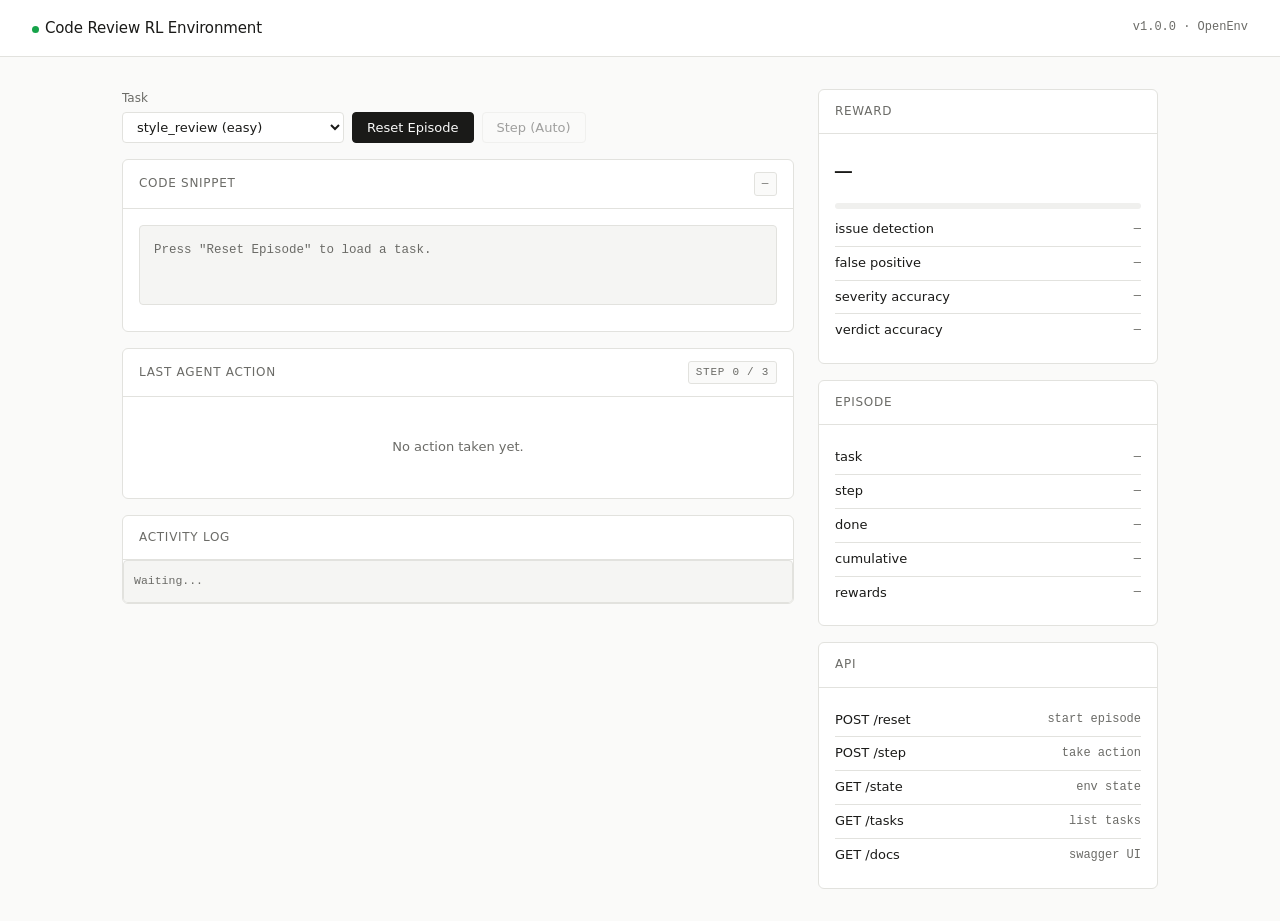
==== ui/index.html @ 42bc266a "clean initial commit" ====
<!DOCTYPE html>
<html lang="en">
<head>
<meta charset="UTF-8">
<meta name="viewport" content="width=device-width, initial-scale=1.0">
<title>Code Review RL Environment</title>
<style>
  *, *::before, *::after { box-sizing: border-box; margin: 0; padding: 0; }

  :root {
    --bg: #fafaf9;
    --surface: #ffffff;
    --border: #e2e2de;
    --text: #1a1a18;
    --muted: #6b6b67;
    --accent: #2563eb;
    --success: #16a34a;
    --warn: #ca8a04;
    --error: #dc2626;
    --mono: 'JetBrains Mono', 'Fira Code', 'Cascadia Code', monospace;
    --sans: system-ui, -apple-system, sans-serif;
  }

  body {
    font-family: var(--sans);
    background: var(--bg);
    color: var(--text);
    font-size: 14px;
    line-height: 1.6;
    min-height: 100vh;
  }

  header {
    border-bottom: 1px solid var(--border);
    padding: 16px 32px;
    display: flex;
    align-items: center;
    justify-content: space-between;
    background: var(--surface);
  }

  header h1 { font-size: 15px; font-weight: 500; letter-spacing: -0.01em; }
  header span { font-size: 12px; color: var(--muted); font-family: var(--mono); }

  .status-dot {
    width: 7px; height: 7px; border-radius: 50%;
    background: var(--success); display: inline-block; margin-right: 6px;
  }

  main {
    max-width: 1100px;
    margin: 0 auto;
    padding: 32px;
    display: grid;
    grid-template-columns: 1fr 340px;
    gap: 24px;
  }

  .panel {
    background: var(--surface);
    border: 1px solid var(--border);
    border-radius: 6px;
    overflow: hidden;
  }

  .panel-header {
    padding: 12px 16px;
    border-bottom: 1px solid var(--border);
    font-size: 12px;
    font-weight: 500;
    text-transform: uppercase;
    letter-spacing: 0.06em;
    color: var(--muted);
    display: flex;
    align-items: center;
    justify-content: space-between;
  }

  .panel-body { padding: 16px; }

  select, button {
    font-family: var(--sans);
    font-size: 13px;
    border: 1px solid var(--border);
    border-radius: 4px;
    padding: 6px 10px;
    background: var(--surface);
    color: var(--text);
    cursor: pointer;
  }

  button {
    background: var(--text);
    color: var(--bg);
    border-color: var(--text);
    font-weight: 500;
    padding: 7px 14px;
    transition: opacity 0.15s;
  }

  button:hover { opacity: 0.85; }
  button:disabled { opacity: 0.4; cursor: not-allowed; }

  button.secondary {
    background: transparent;
    color: var(--text);
    border-color: var(--border);
  }

  pre {
    font-family: var(--mono);
    font-size: 12.5px;
    background: #f5f5f3;
    border: 1px solid var(--border);
    border-radius: 4px;
    padding: 14px;
    overflow-x: auto;
    line-height: 1.7;
    white-space: pre-wrap;
    word-break: break-word;
  }

  .tag {
    display: inline-block;
    font-size: 11px;
    font-family: var(--mono);
    padding: 2px 7px;
    border-radius: 3px;
    border: 1px solid;
  }

  .tag-easy    { color: var(--success); border-color: #bbf7d0; background: #f0fdf4; }
  .tag-medium  { color: var(--warn);    border-color: #fde68a; background: #fffbeb; }
  .tag-hard    { color: var(--error);   border-color: #fecaca; background: #fef2f2; }
  .tag-info    { color: var(--muted);   border-color: var(--border); background: var(--bg); }

  .reward-bar-wrap {
    height: 6px;
    background: #f0f0ee;
    border-radius: 3px;
    overflow: hidden;
    margin: 8px 0 4px;
  }

  .reward-bar {
    height: 100%;
    background: var(--accent);
    border-radius: 3px;
    transition: width 0.4s ease;
  }

  .metric-row {
    display: flex;
    justify-content: space-between;
    align-items: center;
    padding: 6px 0;
    border-bottom: 1px solid var(--border);
    font-size: 13px;
  }

  .metric-row:last-child { border-bottom: none; }
  .metric-val { font-family: var(--mono); font-size: 12px; color: var(--muted); }

  .comment-item {
    border-left: 2px solid var(--border);
    padding: 8px 12px;
    margin: 8px 0;
    font-size: 13px;
  }

  .comment-item.warning { border-color: var(--warn); }
  .comment-item.error   { border-color: var(--error); }
  .comment-item.info    { border-color: #93c5fd; }
  .comment-item.critical{ border-color: #7f1d1d; background: #fef2f2; }

  #log {
    font-family: var(--mono);
    font-size: 11.5px;
    max-height: 200px;
    overflow-y: auto;
    color: var(--muted);
    padding: 10px;
    background: #f5f5f3;
    border: 1px solid var(--border);
    border-radius: 4px;
    line-height: 1.8;
  }

  .controls { display: flex; gap: 8px; align-items: center; flex-wrap: wrap; margin-bottom: 16px; }

  .sidebar { display: flex; flex-direction: column; gap: 16px; }

  label { font-size: 12px; color: var(--muted); display: block; margin-bottom: 4px; }

  .empty-state {
    color: var(--muted);
    font-size: 13px;
    padding: 24px 0;
    text-align: center;
  }
</style>
</head>
<body>

<header>
  <h1><span class="status-dot" id="status-dot"></span>Code Review RL Environment</h1>
  <span id="version-tag">v1.0.0 · OpenEnv</span>
</header>

<main>
  <div>
    <!-- Controls -->
    <div class="controls">
      <div>
        <label>Task</label>
        <select id="task-select">
          <option value="style_review">style_review (easy)</option>
          <option value="logic_bug_review">logic_bug_review (medium)</option>
          <option value="security_review">security_review (hard)</option>
        </select>
      </div>
      <div style="align-self: flex-end;">
        <button onclick="doReset()">Reset Episode</button>
      </div>
      <div style="align-self: flex-end;">
        <button class="secondary" onclick="doStep()" id="step-btn" disabled>Step (Auto)</button>
      </div>
    </div>

    <!-- Code panel -->
    <div class="panel" style="margin-bottom: 16px;">
      <div class="panel-header">
        <span>Code Snippet</span>
        <span id="lang-tag" class="tag tag-info">—</span>
      </div>
      <div class="panel-body">
        <pre id="code-display" style="min-height:80px;"><span style="color:var(--muted)">Press "Reset Episode" to load a task.</span></pre>
        <p style="margin-top:10px;font-size:13px;color:var(--muted);" id="context-display"></p>
      </div>
    </div>

    <!-- Agent action (auto-populated) -->
    <div class="panel" style="margin-bottom: 16px;">
      <div class="panel-header">
        <span>Last Agent Action</span>
        <span id="step-counter" class="tag tag-info">step 0 / 3</span>
      </div>
      <div class="panel-body" id="action-display">
        <div class="empty-state">No action taken yet.</div>
      </div>
    </div>

    <!-- Log -->
    <div class="panel">
      <div class="panel-header">Activity Log</div>
      <div class="panel-body" style="padding:0;">
        <div id="log">Waiting...</div>
      </div>
    </div>
  </div>

  <!-- Sidebar -->
  <div class="sidebar">
    <!-- Reward -->
    <div class="panel">
      <div class="panel-header">Reward</div>
      <div class="panel-body">
        <div style="font-size:28px;font-family:var(--mono);font-weight:500;" id="total-reward">—</div>
        <div class="reward-bar-wrap"><div class="reward-bar" id="reward-bar" style="width:0%"></div></div>
        <div id="reward-breakdown">
          <div class="metric-row"><span>issue detection</span><span class="metric-val" id="r-issues">—</span></div>
          <div class="metric-row"><span>false positive</span><span class="metric-val" id="r-fp">—</span></div>
          <div class="metric-row"><span>severity accuracy</span><span class="metric-val" id="r-sev">—</span></div>
          <div class="metric-row"><span>verdict accuracy</span><span class="metric-val" id="r-verdict">—</span></div>
        </div>
      </div>
    </div>

    <!-- Episode state -->
    <div class="panel">
      <div class="panel-header">Episode</div>
      <div class="panel-body">
        <div class="metric-row"><span>task</span><span class="metric-val" id="ep-task">—</span></div>
        <div class="metric-row"><span>step</span><span class="metric-val" id="ep-step">—</span></div>
        <div class="metric-row"><span>done</span><span class="metric-val" id="ep-done">—</span></div>
        <div class="metric-row"><span>cumulative</span><span class="metric-val" id="ep-cumulative">—</span></div>
        <div class="metric-row"><span>rewards</span><span class="metric-val" id="ep-rewards">—</span></div>
      </div>
    </div>

    <!-- API quick ref -->
    <div class="panel">
      <div class="panel-header">API</div>
      <div class="panel-body">
        <div class="metric-row"><span>POST /reset</span><span class="metric-val">start episode</span></div>
        <div class="metric-row"><span>POST /step</span><span class="metric-val">take action</span></div>
        <div class="metric-row"><span>GET /state</span><span class="metric-val">env state</span></div>
        <div class="metric-row"><span>GET /tasks</span><span class="metric-val">list tasks</span></div>
        <div class="metric-row"><span>GET /docs</span><span class="metric-val">swagger UI</span></div>
      </div>
    </div>
  </div>
</main>

<script>
const BASE = '';  // same origin
let currentObs = null;
let done = false;

function log(msg) {
  const el = document.getElementById('log');
  const ts = new Date().toISOString().split('T')[1].slice(0, 8);
  el.textContent += `[${ts}] ${msg}\n`;
  el.scrollTop = el.scrollHeight;
}

function setStatus(ok) {
  document.getElementById('status-dot').style.background = ok ? '#16a34a' : '#dc2626';
}

async function doReset() {
  const taskId = document.getElementById('task-select').value;
  log(`Resetting with task=${taskId}...`);
  try {
    const resp = await fetch(`${BASE}/reset`, {
      method: 'POST',
      headers: { 'Content-Type': 'application/json' },
      body: JSON.stringify({ task_id: taskId })
    });
    const data = await resp.json();
    currentObs = data.observation;
    done = data.done;
    renderObservation(currentObs);
    document.getElementById('step-btn').disabled = false;
    document.getElementById('action-display').innerHTML = '<div class="empty-state">Ready. Press "Step (Auto)" to simulate an agent action.</div>';
    clearReward();
    log(`Reset OK. Language=${currentObs.language}`);
    setStatus(true);
  } catch(e) {
    log(`Reset error: ${e}`);
    setStatus(false);
  }
}

function renderObservation(obs) {
  if (!obs) return;
  document.getElementById('code-display').textContent = obs.code_snippet || '';
  document.getElementById('context-display').textContent = obs.context ? `Context: ${obs.context}` : '';
  document.getElementById('lang-tag').textContent = obs.language || '—';
  document.getElementById('step-counter').textContent = `step ${obs.step} / ${obs.max_steps}`;
  document.getElementById('ep-task').textContent = obs.task_id || '—';
  document.getElementById('ep-step').textContent = `${obs.step} / ${obs.max_steps}`;
}

function clearReward() {
  document.getElementById('total-reward').textContent = '—';
  document.getElementById('reward-bar').style.width = '0%';
  ['r-issues','r-fp','r-sev','r-verdict'].forEach(id => document.getElementById(id).textContent = '—');
  document.getElementById('ep-done').textContent = '—';
  document.getElementById('ep-cumulative').textContent = '—';
  document.getElementById('ep-rewards').textContent = '—';
}

function renderReward(info, reward) {
  const rb = info?.reward_breakdown || {};
  document.getElementById('total-reward').textContent = reward.toFixed(3);
  document.getElementById('reward-bar').style.width = `${(reward * 100).toFixed(1)}%`;
  document.getElementById('r-issues').textContent = rb.issue_detection_score?.toFixed(3) ?? '—';
  document.getElementById('r-fp').textContent = rb.false_positive_penalty?.toFixed(3) ?? '—';
  document.getElementById('r-sev').textContent = rb.severity_accuracy?.toFixed(3) ?? '—';
  document.getElementById('r-verdict').textContent = rb.verdict_accuracy?.toFixed(3) ?? '—';
}

// Simulated agent action (for demo purposes — in real inference, the LLM decides)
function buildDemoAction(obs) {
  return {
    comments: [
      {
        line_number: 1,
        category: "style",
        severity: "warning",
        message: "Function naming convention issue detected — should follow language style guide.",
        suggestion: "Rename to follow snake_case or PascalCase as appropriate."
      }
    ],
    overall_verdict: "request_changes",
    summary: "This snippet has minor style issues that should be addressed before merging.",
    confidence: 0.75
  };
}

async function doStep() {
  if (!currentObs || done) { log('Reset first.'); return; }
  const action = buildDemoAction(currentObs);
  log(`Stepping with verdict=${action.overall_verdict}, comments=${action.comments.length}...`);
  try {
    const resp = await fetch(`${BASE}/step`, {
      method: 'POST',
      headers: { 'Content-Type': 'application/json' },
      body: JSON.stringify({ action })
    });
    const data = await resp.json();
    currentObs = data.observation;
    done = data.done;

    renderObservation(currentObs);
    renderReward(data.info, data.reward);

    // Render action comments
    const actionEl = document.getElementById('action-display');
    actionEl.innerHTML = action.comments.map(c => `
      <div class="comment-item ${c.severity}">
        <div style="display:flex;gap:6px;align-items:center;margin-bottom:4px;">
          <span class="tag tag-${c.severity === 'error' || c.severity === 'critical' ? 'hard' : c.severity === 'warning' ? 'medium' : 'easy'}">${c.severity}</span>
          <span style="font-family:var(--mono);font-size:11px;color:var(--muted);">line ${c.line_number ?? 'file'} · ${c.category}</span>
        </div>
        <div>${c.message}</div>
        ${c.suggestion ? `<div style="margin-top:4px;font-size:12px;color:var(--muted);">→ ${c.suggestion}</div>` : ''}
      </div>
    `).join('') || '<div class="empty-state">No comments.</div>';
    actionEl.innerHTML += `<div style="margin-top:10px;font-size:12px;color:var(--muted);padding:8px;background:var(--bg);border-radius:4px;border:1px solid var(--border);">${action.summary}</div>`;

    // Fetch state
    const stateResp = await fetch(`${BASE}/state`);
    const state = await stateResp.json();
    document.getElementById('ep-done').textContent = String(state.done);
    document.getElementById('ep-cumulative').textContent = state.cumulative_reward?.toFixed(3) ?? '—';
    document.getElementById('ep-rewards').textContent = (state.episode_rewards || []).map(r => r.toFixed(2)).join(', ') || '—';

    if (done) {
      document.getElementById('step-btn').disabled = true;
      log(`Episode done. Cumulative=${state.cumulative_reward?.toFixed(3)}`);
    } else {
      log(`Step OK. Reward=${data.reward.toFixed(3)}`);
    }
  } catch(e) {
    log(`Step error: ${e}`);
  }
}

// Check health on load
fetch(`${BASE}/health`).then(r => { if(r.ok) { log('Environment is running.'); setStatus(true); } })
  .catch(() => { log('Cannot reach environment.'); setStatus(false); });
</script>
</body>
</html>
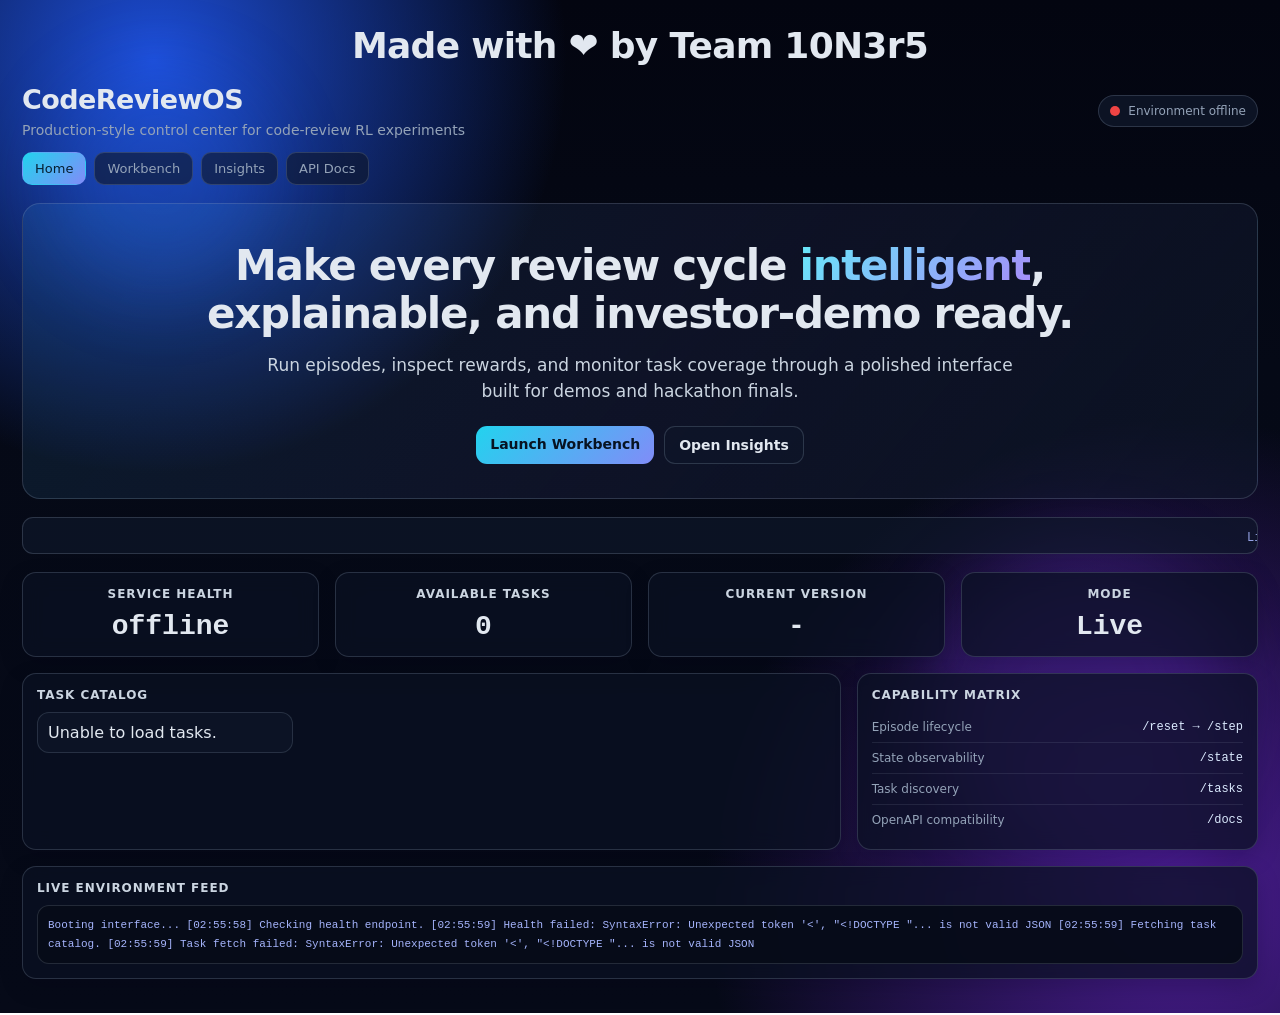
==== commit 49541793: "Revamp UI into a polished multi-page product experience and improve grader reliability. This adds dy" ====
--- a/ui/index.html
+++ b/ui/index.html
@@ -1,446 +1,140 @@
 <!DOCTYPE html>
 <html lang="en">
 <head>
-<meta charset="UTF-8">
-<meta name="viewport" content="width=device-width, initial-scale=1.0">
-<title>Code Review RL Environment</title>
-<style>
-  *, *::before, *::after { box-sizing: border-box; margin: 0; padding: 0; }
-
-  :root {
-    --bg: #fafaf9;
-    --surface: #ffffff;
-    --border: #e2e2de;
-    --text: #1a1a18;
-    --muted: #6b6b67;
-    --accent: #2563eb;
-    --success: #16a34a;
-    --warn: #ca8a04;
-    --error: #dc2626;
-    --mono: 'JetBrains Mono', 'Fira Code', 'Cascadia Code', monospace;
-    --sans: system-ui, -apple-system, sans-serif;
-  }
-
-  body {
-    font-family: var(--sans);
-    background: var(--bg);
-    color: var(--text);
-    font-size: 14px;
-    line-height: 1.6;
-    min-height: 100vh;
-  }
-
-  header {
-    border-bottom: 1px solid var(--border);
-    padding: 16px 32px;
-    display: flex;
-    align-items: center;
-    justify-content: space-between;
-    background: var(--surface);
-  }
-
-  header h1 { font-size: 15px; font-weight: 500; letter-spacing: -0.01em; }
-  header span { font-size: 12px; color: var(--muted); font-family: var(--mono); }
-
-  .status-dot {
-    width: 7px; height: 7px; border-radius: 50%;
-    background: var(--success); display: inline-block; margin-right: 6px;
-  }
-
-  main {
-    max-width: 1100px;
-    margin: 0 auto;
-    padding: 32px;
-    display: grid;
-    grid-template-columns: 1fr 340px;
-    gap: 24px;
-  }
-
-  .panel {
-    background: var(--surface);
-    border: 1px solid var(--border);
-    border-radius: 6px;
-    overflow: hidden;
-  }
-
-  .panel-header {
-    padding: 12px 16px;
-    border-bottom: 1px solid var(--border);
-    font-size: 12px;
-    font-weight: 500;
-    text-transform: uppercase;
-    letter-spacing: 0.06em;
-    color: var(--muted);
-    display: flex;
-    align-items: center;
-    justify-content: space-between;
-  }
-
-  .panel-body { padding: 16px; }
-
-  select, button {
-    font-family: var(--sans);
-    font-size: 13px;
-    border: 1px solid var(--border);
-    border-radius: 4px;
-    padding: 6px 10px;
-    background: var(--surface);
-    color: var(--text);
-    cursor: pointer;
-  }
-
-  button {
-    background: var(--text);
-    color: var(--bg);
-    border-color: var(--text);
-    font-weight: 500;
-    padding: 7px 14px;
-    transition: opacity 0.15s;
-  }
-
-  button:hover { opacity: 0.85; }
-  button:disabled { opacity: 0.4; cursor: not-allowed; }
-
-  button.secondary {
-    background: transparent;
-    color: var(--text);
-    border-color: var(--border);
-  }
-
-  pre {
-    font-family: var(--mono);
-    font-size: 12.5px;
-    background: #f5f5f3;
-    border: 1px solid var(--border);
-    border-radius: 4px;
-    padding: 14px;
-    overflow-x: auto;
-    line-height: 1.7;
-    white-space: pre-wrap;
-    word-break: break-word;
-  }
-
-  .tag {
-    display: inline-block;
-    font-size: 11px;
-    font-family: var(--mono);
-    padding: 2px 7px;
-    border-radius: 3px;
-    border: 1px solid;
-  }
-
-  .tag-easy    { color: var(--success); border-color: #bbf7d0; background: #f0fdf4; }
-  .tag-medium  { color: var(--warn);    border-color: #fde68a; background: #fffbeb; }
-  .tag-hard    { color: var(--error);   border-color: #fecaca; background: #fef2f2; }
-  .tag-info    { color: var(--muted);   border-color: var(--border); background: var(--bg); }
-
-  .reward-bar-wrap {
-    height: 6px;
-    background: #f0f0ee;
-    border-radius: 3px;
-    overflow: hidden;
-    margin: 8px 0 4px;
-  }
-
-  .reward-bar {
-    height: 100%;
-    background: var(--accent);
-    border-radius: 3px;
-    transition: width 0.4s ease;
-  }
-
-  .metric-row {
-    display: flex;
-    justify-content: space-between;
-    align-items: center;
-    padding: 6px 0;
-    border-bottom: 1px solid var(--border);
-    font-size: 13px;
-  }
-
-  .metric-row:last-child { border-bottom: none; }
-  .metric-val { font-family: var(--mono); font-size: 12px; color: var(--muted); }
-
-  .comment-item {
-    border-left: 2px solid var(--border);
-    padding: 8px 12px;
-    margin: 8px 0;
-    font-size: 13px;
-  }
-
-  .comment-item.warning { border-color: var(--warn); }
-  .comment-item.error   { border-color: var(--error); }
-  .comment-item.info    { border-color: #93c5fd; }
-  .comment-item.critical{ border-color: #7f1d1d; background: #fef2f2; }
-
-  #log {
-    font-family: var(--mono);
-    font-size: 11.5px;
-    max-height: 200px;
-    overflow-y: auto;
-    color: var(--muted);
-    padding: 10px;
-    background: #f5f5f3;
-    border: 1px solid var(--border);
-    border-radius: 4px;
-    line-height: 1.8;
-  }
-
-  .controls { display: flex; gap: 8px; align-items: center; flex-wrap: wrap; margin-bottom: 16px; }
-
-  .sidebar { display: flex; flex-direction: column; gap: 16px; }
-
-  label { font-size: 12px; color: var(--muted); display: block; margin-bottom: 4px; }
-
-  .empty-state {
-    color: var(--muted);
-    font-size: 13px;
-    padding: 24px 0;
-    text-align: center;
-  }
-</style>
+  <meta charset="UTF-8">
+  <meta name="viewport" content="width=device-width, initial-scale=1.0">
+  <title>CodeReviewOS · Home</title>
+  <link rel="stylesheet" href="/ui/style.css">
 </head>
 <body>
+  <div class="shell">
+    <div class="signature">
+      Made with ❤️ by Team 10N3r5
+    </div>
+    <header class="topbar">
+      <div class="brand">
+        <h1>CodeReviewOS</h1>
+        <p>Production-style control center for code-review RL experiments</p>
+      </div>
+      <div class="status-chip">
+        <span class="status-dot" id="status-dot"></span>
+        <span id="status-text">Checking connection...</span>
+      </div>
+    </header>
 
-<header>
-  <h1><span class="status-dot" id="status-dot"></span>Code Review RL Environment</h1>
-  <span id="version-tag">v1.0.0 · OpenEnv</span>
-</header>
+    <nav class="nav">
+      <a href="/ui/index.html" data-nav>Home</a>
+      <a href="/ui/workbench.html" data-nav>Workbench</a>
+      <a href="/ui/insights.html" data-nav>Insights</a>
+      <a href="/docs">API Docs</a>
+    </nav>
 
-<main>
-  <div>
-    <!-- Controls -->
-    <div class="controls">
-      <div>
-        <label>Task</label>
-        <select id="task-select">
-          <option value="style_review">style_review (easy)</option>
-          <option value="logic_bug_review">logic_bug_review (medium)</option>
-          <option value="security_review">security_review (hard)</option>
-        </select>
+    <section class="hero">
+      <h2>Make every review cycle <span class="hero-dynamic" id="hero-dynamic-word">measurable</span>, explainable, and investor-demo ready.</h2>
+      <p>Run episodes, inspect rewards, and monitor task coverage through a polished interface built for demos and hackathon finals.</p>
+      <div class="cta-row">
+        <a class="btn primary" href="/ui/workbench.html">Launch Workbench</a>
+        <a class="btn" href="/ui/insights.html">Open Insights</a>
       </div>
-      <div style="align-self: flex-end;">
-        <button onclick="doReset()">Reset Episode</button>
-      </div>
-      <div style="align-self: flex-end;">
-        <button class="secondary" onclick="doStep()" id="step-btn" disabled>Step (Auto)</button>
-      </div>
+    </section>
+    <div class="ticker">
+      <div class="ticker-track" id="ticker-track">Live feed: initializing data plane · syncing task registry · checking environment health · preparing workbench telemetry</div>
     </div>
 
-    <!-- Code panel -->
-    <div class="panel" style="margin-bottom: 16px;">
-      <div class="panel-header">
-        <span>Code Snippet</span>
-        <span id="lang-tag" class="tag tag-info">—</span>
-      </div>
-      <div class="panel-body">
-        <pre id="code-display" style="min-height:80px;"><span style="color:var(--muted)">Press "Reset Episode" to load a task.</span></pre>
-        <p style="margin-top:10px;font-size:13px;color:var(--muted);" id="context-display"></p>
-      </div>
-    </div>
+    <section class="grid">
+      <article class="card kpi section-title-center">
+        <h3>Service Health</h3>
+        <div class="value" id="kpi-health">--</div>
+      </article>
+      <article class="card kpi section-title-center">
+        <h3>Available Tasks</h3>
+        <div class="value" id="kpi-tasks">--</div>
+      </article>
+      <article class="card kpi section-title-center">
+        <h3>Current Version</h3>
+        <div class="value" id="kpi-version">--</div>
+      </article>
+      <article class="card kpi section-title-center">
+        <h3>Mode</h3>
+        <div class="value">Live</div>
+      </article>
 
-    <!-- Agent action (auto-populated) -->
-    <div class="panel" style="margin-bottom: 16px;">
-      <div class="panel-header">
-        <span>Last Agent Action</span>
-        <span id="step-counter" class="tag tag-info">step 0 / 3</span>
-      </div>
-      <div class="panel-body" id="action-display">
-        <div class="empty-state">No action taken yet.</div>
-      </div>
-    </div>
+      <article class="card wide">
+        <h3>Task Catalog</h3>
+        <div class="tasks" id="task-list">
+          <div class="task-item">Loading tasks...</div>
+        </div>
+      </article>
 
-    <!-- Log -->
-    <div class="panel">
-      <div class="panel-header">Activity Log</div>
-      <div class="panel-body" style="padding:0;">
-        <div id="log">Waiting...</div>
-      </div>
-    </div>
+      <article class="card side">
+        <h3>Capability Matrix</h3>
+        <div class="metric-list">
+          <div class="row"><span class="key">Episode lifecycle</span><span class="val">/reset → /step</span></div>
+          <div class="row"><span class="key">State observability</span><span class="val">/state</span></div>
+          <div class="row"><span class="key">Task discovery</span><span class="val">/tasks</span></div>
+          <div class="row"><span class="key">OpenAPI compatibility</span><span class="val">/docs</span></div>
+        </div>
+      </article>
+
+      <article class="card full">
+        <h3>Live Environment Feed</h3>
+        <div class="log" id="home-log">Booting interface...</div>
+      </article>
+    </section>
   </div>
+  <script src="/ui/app.js"></script>
+  <script>
+    function appendLog(msg) {
+      const el = byId("home-log");
+      el.textContent += `\n[${nowStamp()}] ${msg}`;
+      el.scrollTop = el.scrollHeight;
+    }
 
-  <!-- Sidebar -->
-  <div class="sidebar">
-    <!-- Reward -->
-    <div class="panel">
-      <div class="panel-header">Reward</div>
-      <div class="panel-body">
-        <div style="font-size:28px;font-family:var(--mono);font-weight:500;" id="total-reward">—</div>
-        <div class="reward-bar-wrap"><div class="reward-bar" id="reward-bar" style="width:0%"></div></div>
-        <div id="reward-breakdown">
-          <div class="metric-row"><span>issue detection</span><span class="metric-val" id="r-issues">—</span></div>
-          <div class="metric-row"><span>false positive</span><span class="metric-val" id="r-fp">—</span></div>
-          <div class="metric-row"><span>severity accuracy</span><span class="metric-val" id="r-sev">—</span></div>
-          <div class="metric-row"><span>verdict accuracy</span><span class="metric-val" id="r-verdict">—</span></div>
-        </div>
-      </div>
-    </div>
+    async function loadHome() {
+      appendLog("Checking health endpoint.");
+      try {
+        const healthResp = await fetch("/health");
+        const health = await healthResp.json();
+        byId("kpi-health").textContent = health.status || "ok";
+        byId("kpi-version").textContent = health.version || "1.0.0";
+        appendLog(`Health OK. version=${health.version}`);
+      } catch (e) {
+        byId("kpi-health").textContent = "offline";
+        byId("kpi-version").textContent = "-";
+        appendLog(`Health failed: ${e}`);
+      }
 
-    <!-- Episode state -->
-    <div class="panel">
-      <div class="panel-header">Episode</div>
-      <div class="panel-body">
-        <div class="metric-row"><span>task</span><span class="metric-val" id="ep-task">—</span></div>
-        <div class="metric-row"><span>step</span><span class="metric-val" id="ep-step">—</span></div>
-        <div class="metric-row"><span>done</span><span class="metric-val" id="ep-done">—</span></div>
-        <div class="metric-row"><span>cumulative</span><span class="metric-val" id="ep-cumulative">—</span></div>
-        <div class="metric-row"><span>rewards</span><span class="metric-val" id="ep-rewards">—</span></div>
-      </div>
-    </div>
+      appendLog("Fetching task catalog.");
+      try {
+        const taskResp = await fetch("/tasks");
+        const taskData = await taskResp.json();
+        const tasks = taskData.tasks || [];
+        animateNumber(byId("kpi-tasks"), tasks.length, 650, 0);
+        byId("task-list").innerHTML = tasks.map((t) => `
+          <div class="task-item">
+            <div style="display:flex;justify-content:space-between;align-items:center;gap:8px;">
+              <strong>${t.task_id}</strong>
+              <span class="tag ${t.difficulty}">${t.difficulty}</span>
+            </div>
+            <p style="margin-top:8px;font-size:12px;color:var(--muted);">${t.description || "No description available."}</p>
+          </div>
+        `).join("");
+        appendLog(`Loaded ${tasks.length} tasks.`);
+      } catch (e) {
+        byId("kpi-tasks").textContent = "0";
+        byId("task-list").innerHTML = '<div class="task-item">Unable to load tasks.</div>';
+        appendLog(`Task fetch failed: ${e}`);
+      }
+    }
 
-    <!-- API quick ref -->
-    <div class="panel">
-      <div class="panel-header">API</div>
-      <div class="panel-body">
-        <div class="metric-row"><span>POST /reset</span><span class="metric-val">start episode</span></div>
-        <div class="metric-row"><span>POST /step</span><span class="metric-val">take action</span></div>
-        <div class="metric-row"><span>GET /state</span><span class="metric-val">env state</span></div>
-        <div class="metric-row"><span>GET /tasks</span><span class="metric-val">list tasks</span></div>
-        <div class="metric-row"><span>GET /docs</span><span class="metric-val">swagger UI</span></div>
-      </div>
-    </div>
-  </div>
-</main>
+    const words = ["measurable", "intelligent", "adaptive", "demo-ready", "production-like"];
+    let idx = 0;
+    setInterval(() => {
+      idx = (idx + 1) % words.length;
+      byId("hero-dynamic-word").textContent = words[idx];
+    }, 1700);
 
-<script>
-const BASE = '';  // same origin
-let currentObs = null;
-let done = false;
-
-function log(msg) {
-  const el = document.getElementById('log');
-  const ts = new Date().toISOString().split('T')[1].slice(0, 8);
-  el.textContent += `[${ts}] ${msg}\n`;
-  el.scrollTop = el.scrollHeight;
-}
-
-function setStatus(ok) {
-  document.getElementById('status-dot').style.background = ok ? '#16a34a' : '#dc2626';
-}
-
-async function doReset() {
-  const taskId = document.getElementById('task-select').value;
-  log(`Resetting with task=${taskId}...`);
-  try {
-    const resp = await fetch(`${BASE}/reset`, {
-      method: 'POST',
-      headers: { 'Content-Type': 'application/json' },
-      body: JSON.stringify({ task_id: taskId })
-    });
-    const data = await resp.json();
-    currentObs = data.observation;
-    done = data.done;
-    renderObservation(currentObs);
-    document.getElementById('step-btn').disabled = false;
-    document.getElementById('action-display').innerHTML = '<div class="empty-state">Ready. Press "Step (Auto)" to simulate an agent action.</div>';
-    clearReward();
-    log(`Reset OK. Language=${currentObs.language}`);
-    setStatus(true);
-  } catch(e) {
-    log(`Reset error: ${e}`);
-    setStatus(false);
-  }
-}
-
-function renderObservation(obs) {
-  if (!obs) return;
-  document.getElementById('code-display').textContent = obs.code_snippet || '';
-  document.getElementById('context-display').textContent = obs.context ? `Context: ${obs.context}` : '';
-  document.getElementById('lang-tag').textContent = obs.language || '—';
-  document.getElementById('step-counter').textContent = `step ${obs.step} / ${obs.max_steps}`;
-  document.getElementById('ep-task').textContent = obs.task_id || '—';
-  document.getElementById('ep-step').textContent = `${obs.step} / ${obs.max_steps}`;
-}
-
-function clearReward() {
-  document.getElementById('total-reward').textContent = '—';
-  document.getElementById('reward-bar').style.width = '0%';
-  ['r-issues','r-fp','r-sev','r-verdict'].forEach(id => document.getElementById(id).textContent = '—');
-  document.getElementById('ep-done').textContent = '—';
-  document.getElementById('ep-cumulative').textContent = '—';
-  document.getElementById('ep-rewards').textContent = '—';
-}
-
-function renderReward(info, reward) {
-  const rb = info?.reward_breakdown || {};
-  document.getElementById('total-reward').textContent = reward.toFixed(3);
-  document.getElementById('reward-bar').style.width = `${(reward * 100).toFixed(1)}%`;
-  document.getElementById('r-issues').textContent = rb.issue_detection_score?.toFixed(3) ?? '—';
-  document.getElementById('r-fp').textContent = rb.false_positive_penalty?.toFixed(3) ?? '—';
-  document.getElementById('r-sev').textContent = rb.severity_accuracy?.toFixed(3) ?? '—';
-  document.getElementById('r-verdict').textContent = rb.verdict_accuracy?.toFixed(3) ?? '—';
-}
-
-// Simulated agent action (for demo purposes — in real inference, the LLM decides)
-function buildDemoAction(obs) {
-  return {
-    comments: [
-      {
-        line_number: 1,
-        category: "style",
-        severity: "warning",
-        message: "Function naming convention issue detected — should follow language style guide.",
-        suggestion: "Rename to follow snake_case or PascalCase as appropriate."
-      }
-    ],
-    overall_verdict: "request_changes",
-    summary: "This snippet has minor style issues that should be addressed before merging.",
-    confidence: 0.75
-  };
-}
-
-async function doStep() {
-  if (!currentObs || done) { log('Reset first.'); return; }
-  const action = buildDemoAction(currentObs);
-  log(`Stepping with verdict=${action.overall_verdict}, comments=${action.comments.length}...`);
-  try {
-    const resp = await fetch(`${BASE}/step`, {
-      method: 'POST',
-      headers: { 'Content-Type': 'application/json' },
-      body: JSON.stringify({ action })
-    });
-    const data = await resp.json();
-    currentObs = data.observation;
-    done = data.done;
-
-    renderObservation(currentObs);
-    renderReward(data.info, data.reward);
-
-    // Render action comments
-    const actionEl = document.getElementById('action-display');
-    actionEl.innerHTML = action.comments.map(c => `
-      <div class="comment-item ${c.severity}">
-        <div style="display:flex;gap:6px;align-items:center;margin-bottom:4px;">
-          <span class="tag tag-${c.severity === 'error' || c.severity === 'critical' ? 'hard' : c.severity === 'warning' ? 'medium' : 'easy'}">${c.severity}</span>
-          <span style="font-family:var(--mono);font-size:11px;color:var(--muted);">line ${c.line_number ?? 'file'} · ${c.category}</span>
-        </div>
-        <div>${c.message}</div>
-        ${c.suggestion ? `<div style="margin-top:4px;font-size:12px;color:var(--muted);">→ ${c.suggestion}</div>` : ''}
-      </div>
-    `).join('') || '<div class="empty-state">No comments.</div>';
-    actionEl.innerHTML += `<div style="margin-top:10px;font-size:12px;color:var(--muted);padding:8px;background:var(--bg);border-radius:4px;border:1px solid var(--border);">${action.summary}</div>`;
-
-    // Fetch state
-    const stateResp = await fetch(`${BASE}/state`);
-    const state = await stateResp.json();
-    document.getElementById('ep-done').textContent = String(state.done);
-    document.getElementById('ep-cumulative').textContent = state.cumulative_reward?.toFixed(3) ?? '—';
-    document.getElementById('ep-rewards').textContent = (state.episode_rewards || []).map(r => r.toFixed(2)).join(', ') || '—';
-
-    if (done) {
-      document.getElementById('step-btn').disabled = true;
-      log(`Episode done. Cumulative=${state.cumulative_reward?.toFixed(3)}`);
-    } else {
-      log(`Step OK. Reward=${data.reward.toFixed(3)}`);
-    }
-  } catch(e) {
-    log(`Step error: ${e}`);
-  }
-}
-
-// Check health on load
-fetch(`${BASE}/health`).then(r => { if(r.ok) { log('Environment is running.'); setStatus(true); } })
-  .catch(() => { log('Cannot reach environment.'); setStatus(false); });
-</script>
+    loadHome();
+  </script>
 </body>
 </html>
--- a/ui/style.css
+++ b/ui/style.css
@@ -0,0 +1,450 @@
+:root {
+  --bg: #040712;
+  --bg-2: #0c142c;
+  --surface: rgba(10, 17, 35, 0.74);
+  --surface-solid: #0d1730;
+  --card-border: rgba(148, 163, 184, 0.24);
+  --text: #e2e8f0;
+  --muted: #94a3b8;
+  --accent: #22d3ee;
+  --accent-2: #818cf8;
+  --success: #22c55e;
+  --warn: #f59e0b;
+  --danger: #ef4444;
+  --mono: "JetBrains Mono", "Cascadia Code", "Fira Code", monospace;
+  --sans: "Inter", "Segoe UI", system-ui, -apple-system, sans-serif;
+  --radius: 14px;
+}
+
+* { box-sizing: border-box; margin: 0; padding: 0; }
+html, body { min-height: 100%; }
+
+body {
+  font-family: var(--sans);
+  color: var(--text);
+  background:
+    radial-gradient(circle at 12% 6%, #1d4ed8 0%, transparent 28%),
+    radial-gradient(circle at 92% 88%, #4c1d95 0%, transparent 32%),
+    linear-gradient(180deg, #030510 0%, #050916 36%, #060a18 100%);
+  overflow-x: hidden;
+}
+
+.ambient {
+  position: fixed;
+  inset: 0;
+  pointer-events: none;
+  z-index: -1;
+}
+
+.blob {
+  position: absolute;
+  border-radius: 999px;
+  filter: blur(40px);
+  opacity: 0.26;
+  animation: float 16s ease-in-out infinite;
+}
+
+.blob.one {
+  width: 220px;
+  height: 220px;
+  background: #2563eb;
+  top: 8%;
+  left: 4%;
+}
+
+.blob.two {
+  width: 300px;
+  height: 300px;
+  background: #7c3aed;
+  bottom: 6%;
+  right: 4%;
+  animation-delay: 4s;
+}
+
+@keyframes float {
+  0%, 100% { transform: translateY(0px); }
+  50% { transform: translateY(-16px); }
+}
+
+.shell {
+  max-width: 1280px;
+  margin: 0 auto;
+  padding: 26px 22px 34px;
+}
+
+.topbar {
+  display: flex;
+  justify-content: space-between;
+  align-items: center;
+  gap: 16px;
+  margin-bottom: 14px;
+}
+
+.brand h1 {
+  font-size: 27px;
+  letter-spacing: -0.02em;
+  font-weight: 700;
+}
+
+.brand p {
+  margin-top: 7px;
+  color: var(--muted);
+  font-size: 14px;
+}
+
+.status-chip {
+  display: inline-flex;
+  align-items: center;
+  gap: 8px;
+  font-size: 12px;
+  color: var(--muted);
+  border: 1px solid var(--card-border);
+  background: rgba(15, 23, 42, 0.8);
+  padding: 8px 11px;
+  border-radius: 999px;
+  backdrop-filter: blur(8px);
+}
+
+.status-dot {
+  width: 10px;
+  height: 10px;
+  border-radius: 999px;
+  background: var(--success);
+  box-shadow: 0 0 0 0 rgba(34, 197, 94, 0.45);
+  animation: pulse 1.8s infinite;
+}
+
+@keyframes pulse {
+  0% { box-shadow: 0 0 0 0 rgba(34, 197, 94, 0.45); }
+  70% { box-shadow: 0 0 0 10px rgba(34, 197, 94, 0); }
+  100% { box-shadow: 0 0 0 0 rgba(34, 197, 94, 0); }
+}
+
+.nav {
+  display: flex;
+  gap: 8px;
+  flex-wrap: wrap;
+  margin-bottom: 18px;
+}
+
+.nav a {
+  text-decoration: none;
+  color: var(--muted);
+  font-size: 13px;
+  border: 1px solid var(--card-border);
+  padding: 8px 12px;
+  border-radius: 10px;
+  background: rgba(15, 23, 42, 0.62);
+  transition: all 0.15s ease;
+}
+
+.nav a:hover { color: var(--text); border-color: rgba(125, 211, 252, 0.7); }
+.nav a.active { color: #062032; background: linear-gradient(135deg, var(--accent), var(--accent-2)); border-color: transparent; }
+
+.hero {
+  border: 1px solid var(--card-border);
+  border-radius: calc(var(--radius) + 4px);
+  background: linear-gradient(130deg, rgba(56, 189, 248, 0.1), rgba(129, 140, 248, 0.08) 48%, rgba(15, 23, 42, 0.62) 100%);
+  padding: 38px 30px 34px;
+  margin-bottom: 18px;
+  text-align: center;
+}
+
+.hero h2 {
+  font-size: 42px;
+  letter-spacing: -0.03em;
+  max-width: 900px;
+  margin: 0 auto;
+  line-height: 1.16;
+}
+.hero-dynamic {
+  display: inline-block;
+  background: linear-gradient(135deg, #67e8f9, #a78bfa, #67e8f9);
+  background-size: 200% 200%;
+  -webkit-background-clip: text;
+  background-clip: text;
+  color: transparent;
+  animation: gradientShift 3.8s ease infinite;
+}
+
+@keyframes gradientShift {
+  0% { background-position: 0% 50%; }
+  50% { background-position: 100% 50%; }
+  100% { background-position: 0% 50%; }
+}
+
+.hero p {
+  margin: 14px auto 0;
+  color: #cbd5e1;
+  max-width: 760px;
+  font-size: 17px;
+  line-height: 1.5;
+}
+
+.cta-row {
+  margin-top: 22px;
+  display: flex;
+  justify-content: center;
+  gap: 10px;
+  flex-wrap: wrap;
+}
+
+.btn {
+  border: 1px solid var(--card-border);
+  border-radius: 11px;
+  padding: 10px 14px;
+  font-size: 14px;
+  color: var(--text);
+  background: rgba(15, 23, 42, 0.76);
+  text-decoration: none;
+  cursor: pointer;
+  font-weight: 600;
+}
+
+.btn:hover { border-color: rgba(125, 211, 252, 0.7); }
+.btn.primary {
+  color: #071322;
+  border: none;
+  background: linear-gradient(135deg, var(--accent), var(--accent-2));
+}
+
+.grid {
+  display: grid;
+  grid-template-columns: repeat(12, 1fr);
+  gap: 16px;
+}
+
+.card {
+  border: 1px solid var(--card-border);
+  border-radius: var(--radius);
+  background: var(--surface);
+  padding: 14px;
+  backdrop-filter: blur(10px);
+  box-shadow: 0 8px 22px rgba(2, 6, 23, 0.22);
+  transition: transform 0.2s ease, border-color 0.2s ease, box-shadow 0.2s ease;
+}
+
+.card:hover {
+  transform: translateY(-1px);
+  border-color: rgba(125, 211, 252, 0.35);
+  box-shadow: 0 12px 25px rgba(2, 6, 23, 0.28);
+}
+
+.kpi { grid-column: span 3; }
+.kpi h3 { color: var(--muted); font-size: 11px; text-transform: uppercase; letter-spacing: 0.08em; }
+.kpi .value { font-size: 28px; margin-top: 8px; font-family: var(--mono); font-weight: 700; }
+
+.wide { grid-column: span 8; }
+.side { grid-column: span 4; }
+.full { grid-column: span 12; }
+
+.card h3 {
+  font-size: 12px;
+  text-transform: uppercase;
+  letter-spacing: 0.08em;
+  color: #cbd5e1;
+  margin-bottom: 10px;
+}
+
+.section-title-center {
+  text-align: center;
+}
+
+.tasks {
+  display: grid;
+  grid-template-columns: repeat(3, minmax(0, 1fr));
+  gap: 10px;
+}
+
+.task-item {
+  border: 1px solid rgba(148, 163, 184, 0.2);
+  border-radius: 12px;
+  padding: 10px;
+  background: rgba(15, 23, 42, 0.7);
+}
+
+.tag {
+  display: inline-flex;
+  align-items: center;
+  font-family: var(--mono);
+  font-size: 11px;
+  border-radius: 999px;
+  padding: 2px 8px;
+  border: 1px solid rgba(148, 163, 184, 0.28);
+  color: #bfdbfe;
+}
+
+.tag.easy { border-color: rgba(34, 197, 94, 0.5); color: #86efac; }
+.tag.medium { border-color: rgba(245, 158, 11, 0.5); color: #fcd34d; }
+.tag.hard { border-color: rgba(239, 68, 68, 0.5); color: #fda4af; }
+
+.metric-list .row, .api-list .row {
+  display: flex;
+  justify-content: space-between;
+  gap: 10px;
+  border-bottom: 1px solid rgba(148, 163, 184, 0.14);
+  padding: 8px 0;
+  font-size: 12px;
+}
+
+.metric-list .row:last-child, .api-list .row:last-child { border-bottom: none; }
+.row .key { color: var(--muted); }
+.row .val { font-family: var(--mono); color: #dbeafe; text-align: right; }
+
+pre.code {
+  background: rgba(7, 12, 24, 0.94);
+  border: 1px solid rgba(96, 165, 250, 0.28);
+  border-radius: 12px;
+  padding: 12px;
+  color: #dbeafe;
+  font-family: var(--mono);
+  font-size: 12px;
+  line-height: 1.65;
+  min-height: 180px;
+  overflow-x: auto;
+  white-space: pre-wrap;
+}
+
+.comment {
+  border: 1px solid rgba(148, 163, 184, 0.2);
+  border-radius: 12px;
+  padding: 10px;
+  margin-bottom: 10px;
+  background: rgba(15, 23, 42, 0.65);
+}
+
+.comment.warning { border-left: 4px solid var(--warn); }
+.comment.error, .comment.critical { border-left: 4px solid var(--danger); }
+.comment.info { border-left: 4px solid var(--accent); }
+
+.comment .meta { color: var(--muted); font-size: 11px; font-family: var(--mono); margin-bottom: 6px; }
+
+.reward-value { font-size: 32px; font-family: var(--mono); font-weight: 700; }
+.progress {
+  margin: 8px 0 12px;
+  height: 8px;
+  border-radius: 999px;
+  overflow: hidden;
+  background: rgba(51, 65, 85, 0.8);
+}
+
+.progress .bar {
+  width: 0%;
+  height: 100%;
+  transition: width 0.4s ease;
+  background: linear-gradient(90deg, var(--accent), var(--accent-2));
+}
+
+.log {
+  max-height: 220px;
+  overflow-y: auto;
+  padding: 10px;
+  border: 1px solid rgba(148, 163, 184, 0.2);
+  border-radius: 12px;
+  background: rgba(7, 12, 24, 0.92);
+  color: #a5b4fc;
+  font-family: var(--mono);
+  font-size: 11px;
+  line-height: 1.7;
+}
+
+.ticker {
+  border: 1px solid var(--card-border);
+  border-radius: 11px;
+  padding: 8px 10px;
+  margin-bottom: 18px;
+  background: rgba(15, 23, 42, 0.7);
+  overflow: hidden;
+  white-space: nowrap;
+}
+
+.ticker-track {
+  display: inline-block;
+  padding-left: 100%;
+  font-family: var(--mono);
+  font-size: 12px;
+  color: #a5b4fc;
+  animation: ticker 24s linear infinite;
+  opacity: 0.9;
+}
+
+@keyframes ticker {
+  0% { transform: translateX(0%); }
+  100% { transform: translateX(-100%); }
+}
+
+.timeline {
+  display: grid;
+  gap: 8px;
+}
+
+.timeline-item {
+  border: 1px solid rgba(148, 163, 184, 0.2);
+  border-radius: 10px;
+  padding: 8px 10px;
+  font-size: 12px;
+  background: rgba(15, 23, 42, 0.65);
+}
+
+.spark-wrap {
+  border: 1px solid rgba(148, 163, 184, 0.22);
+  border-radius: 12px;
+  padding: 8px;
+  background: rgba(7, 12, 24, 0.82);
+}
+
+canvas.spark {
+  width: 100%;
+  height: 130px;
+  display: block;
+}
+
+.empty { text-align: center; color: var(--muted); padding: 20px 0; font-size: 13px; }
+
+.signature {
+  text-align: center;
+  font-size: 36px;
+  font-weight: 800;
+  line-height: 1.1;
+  letter-spacing: -0.02em;
+  margin-bottom: 18px;
+}
+
+.controls {
+  display: flex;
+  flex-wrap: wrap;
+  gap: 10px;
+  align-items: end;
+}
+
+label {
+  display: block;
+  margin-bottom: 6px;
+  font-size: 11px;
+  color: var(--muted);
+  text-transform: uppercase;
+  letter-spacing: 0.07em;
+}
+
+select, button, input {
+  font-family: var(--sans);
+  color: var(--text);
+  font-size: 13px;
+  border-radius: 10px;
+  border: 1px solid var(--card-border);
+  background: rgba(15, 23, 42, 0.8);
+  padding: 9px 12px;
+}
+
+button { cursor: pointer; font-weight: 600; }
+button:hover { border-color: rgba(125, 211, 252, 0.7); }
+button:disabled { opacity: 0.45; cursor: not-allowed; }
+
+@media (max-width: 1080px) {
+  .kpi { grid-column: span 6; }
+  .wide, .side, .full { grid-column: span 12; }
+  .tasks { grid-template-columns: 1fr; }
+  .hero { padding: 30px 20px; }
+  .hero h2 { font-size: 33px; }
+  .hero p { font-size: 15px; }
+}
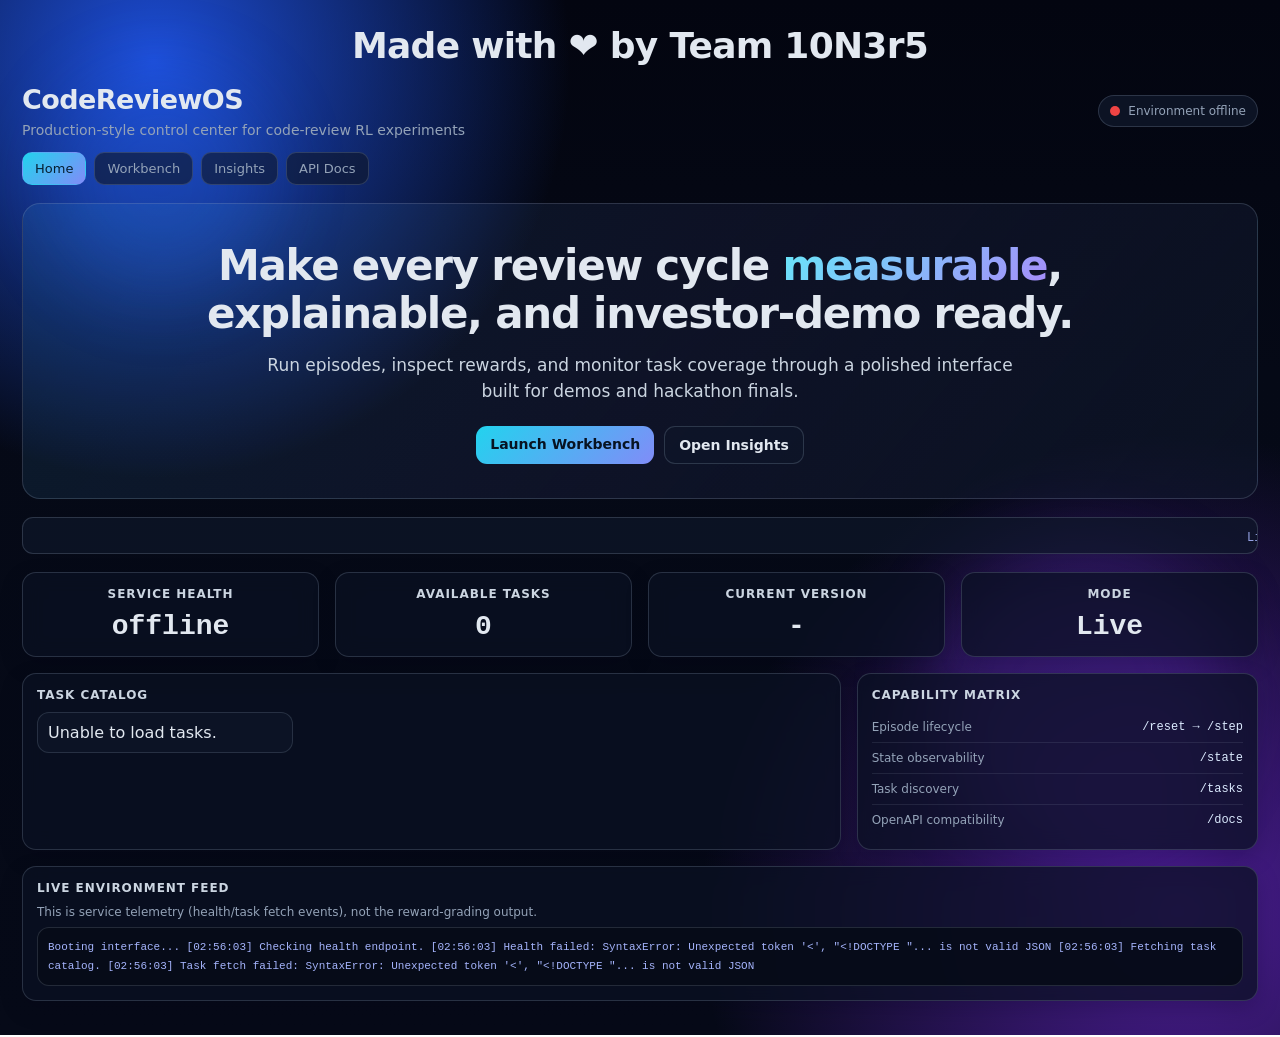
==== commit 8c52cf8e: "Add concise UI notes clarifying telemetry, reward semantics, and backend state mapping. These short " ====
--- a/ui/index.html
+++ b/ui/index.html
@@ -78,6 +78,7 @@
 
       <article class="card full">
         <h3>Live Environment Feed</h3>
+        <p style="margin-bottom:8px;color:var(--muted);font-size:12px;">This is service telemetry (health/task fetch events), not the reward-grading output.</p>
         <div class="log" id="home-log">Booting interface...</div>
       </article>
     </section>
